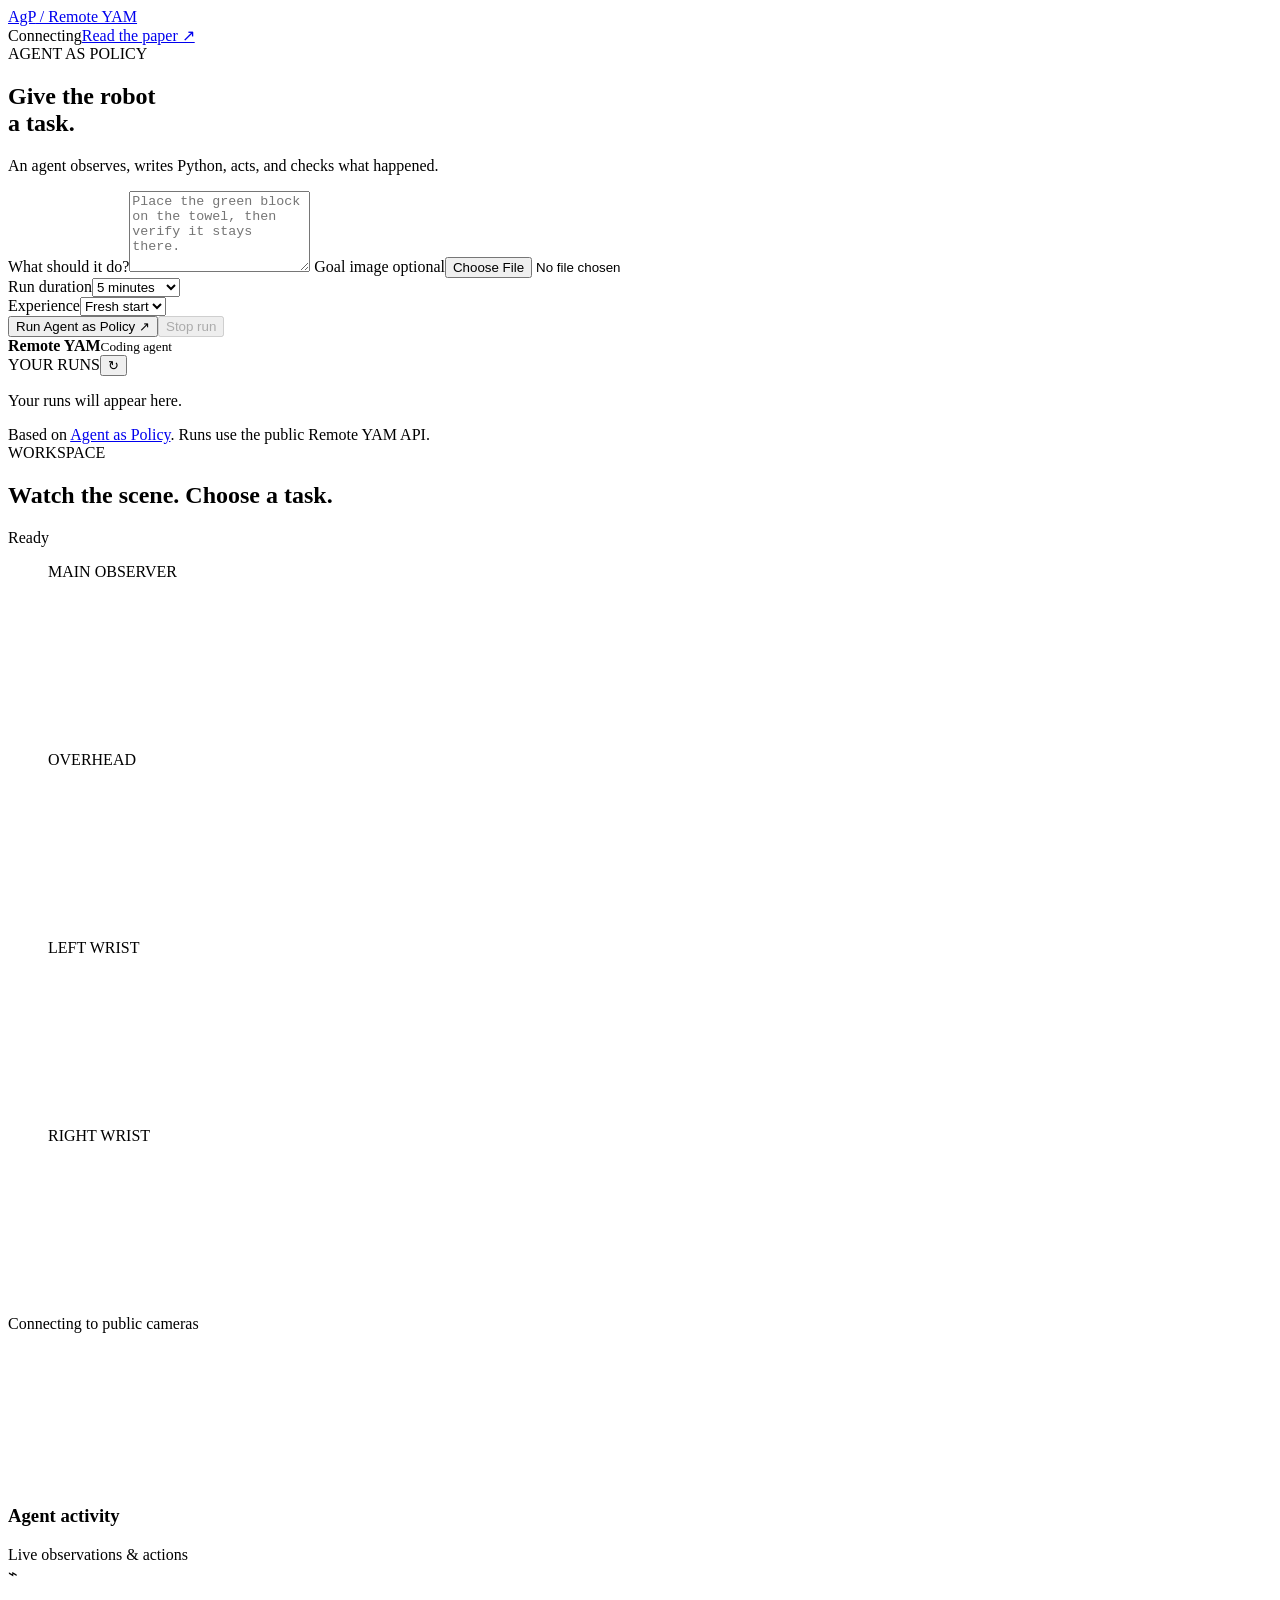
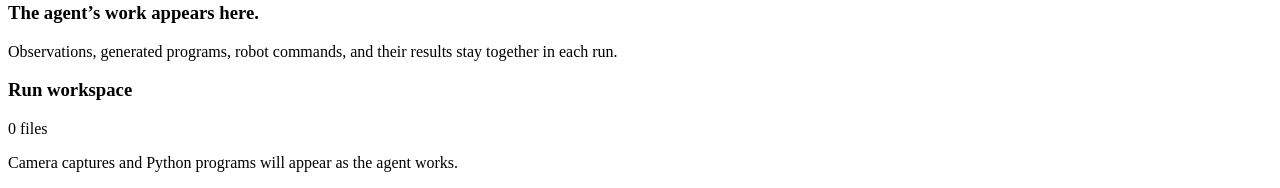
==== src/agp_remote_yam/static/index.html @ dc5ad648 "Restore public API camera streams and observer-first four-view layout" ====
<!doctype html>
<html lang="en"><head><meta charset="utf-8"><meta name="viewport" content="width=device-width,initial-scale=1">
<title>Agent as Policy · Remote YAM</title><link rel="stylesheet" href="/static/style.css"><script src="/static/hls.light.min.js" defer></script><script src="/static/cameras.js" defer></script><script src="/static/app.js" defer></script></head>
<body><header><a class="brand" href="/">AgP<span> / Remote YAM</span></a><div class="header-right"><span id="mode" class="badge">Connecting</span><a href="https://arxiv.org/abs/2609.12541" target="_blank" rel="noreferrer">Read the paper ↗</a></div></header>
<main><aside><div class="eyebrow">AGENT AS POLICY</div><h1>Give the robot<br>a task.</h1><p class="intro">An agent observes, writes Python, acts, and checks what happened.</p>
<form id="task-form"><label for="task">What should it do?</label><textarea id="task" rows="5" maxlength="4000" required placeholder="Place the green block on the towel, then verify it stays there."></textarea>
<label for="goal">Goal image <span class="optional">optional</span></label><input id="goal" type="file" accept="image/png,image/jpeg,image/webp"><img id="goal-preview" alt="Your goal image" hidden>
<div class="form-row"><div><label for="duration">Run duration</label><select id="duration"><option value="300">5 minutes</option><option value="600">10 minutes</option><option value="60">1 minute</option></select></div><div><label for="experience">Experience</label><select id="experience"><option value="">Fresh start</option></select></div></div>
<button id="run" class="primary" type="submit">Run Agent as Policy <span>↗</span></button><button id="stop" type="button" class="stop" disabled>Stop run</button><p id="error" class="error" role="alert" hidden></p></form>
<div class="station"><span class="status-dot"></span><div><strong id="robot">Remote YAM</strong><small id="model">Coding agent</small></div></div>
<section class="history"><div class="section-label">YOUR RUNS<button id="refresh" type="button" aria-label="Refresh run history">↻</button></div><div id="history"><p class="muted">Your runs will appear here.</p></div></section>
<div class="sidebar-foot">Based on <a href="https://github.com/agent-as-policy-2026/agent-as-policy" target="_blank" rel="noreferrer">Agent as Policy</a>. Runs use the public Remote YAM API.</div></aside>
<section class="workspace"><div class="workspace-top"><div><span class="eyebrow">WORKSPACE</span><h2 id="run-title">Watch the scene. Choose a task.</h2></div><span id="phase" class="badge quiet">Ready</span></div>
<div class="camera-grid" aria-label="Remote YAM cameras"><figure class="main-observer"><div class="camera-label">MAIN OBSERVER</div><canvas id="camera-observer" aria-label="Main observer camera"></canvas></figure><div class="auxiliary-cameras"><figure><div class="camera-label">OVERHEAD</div><canvas id="camera-top" aria-label="Overhead camera"></canvas></figure><figure><div class="camera-label">LEFT WRIST</div><canvas id="camera-left" aria-label="Left wrist camera"></canvas></figure><figure><div class="camera-label">RIGHT WRIST</div><canvas id="camera-right" aria-label="Right wrist camera"></canvas></figure></div></div><div class="camera-status"><span id="camera-state" role="status">Connecting to public cameras</span><button id="camera-play" type="button" hidden>Play cameras</button></div><video id="camera-video" class="camera-source" autoplay muted playsinline aria-hidden="true"></video>
<div class="run-panels"><section class="activity"><div class="panel-heading"><h3>Agent activity</h3><span id="event-count">Live observations & actions</span></div><div id="events" aria-live="polite"><div class="empty"><div class="empty-symbol">⌁</div><h3>The agent’s work appears here.</h3><p>Observations, generated programs, robot commands, and their results stay together in each run.</p></div></div></section>
<section class="artifacts"><div class="panel-heading"><h3>Run workspace</h3><span id="file-count">0 files</span></div><div id="files"><p class="muted">Camera captures and Python programs will appear as the agent works.</p></div><pre id="code" hidden></pre></section></div>
<footer id="outcome" hidden></footer></section></main></body></html>
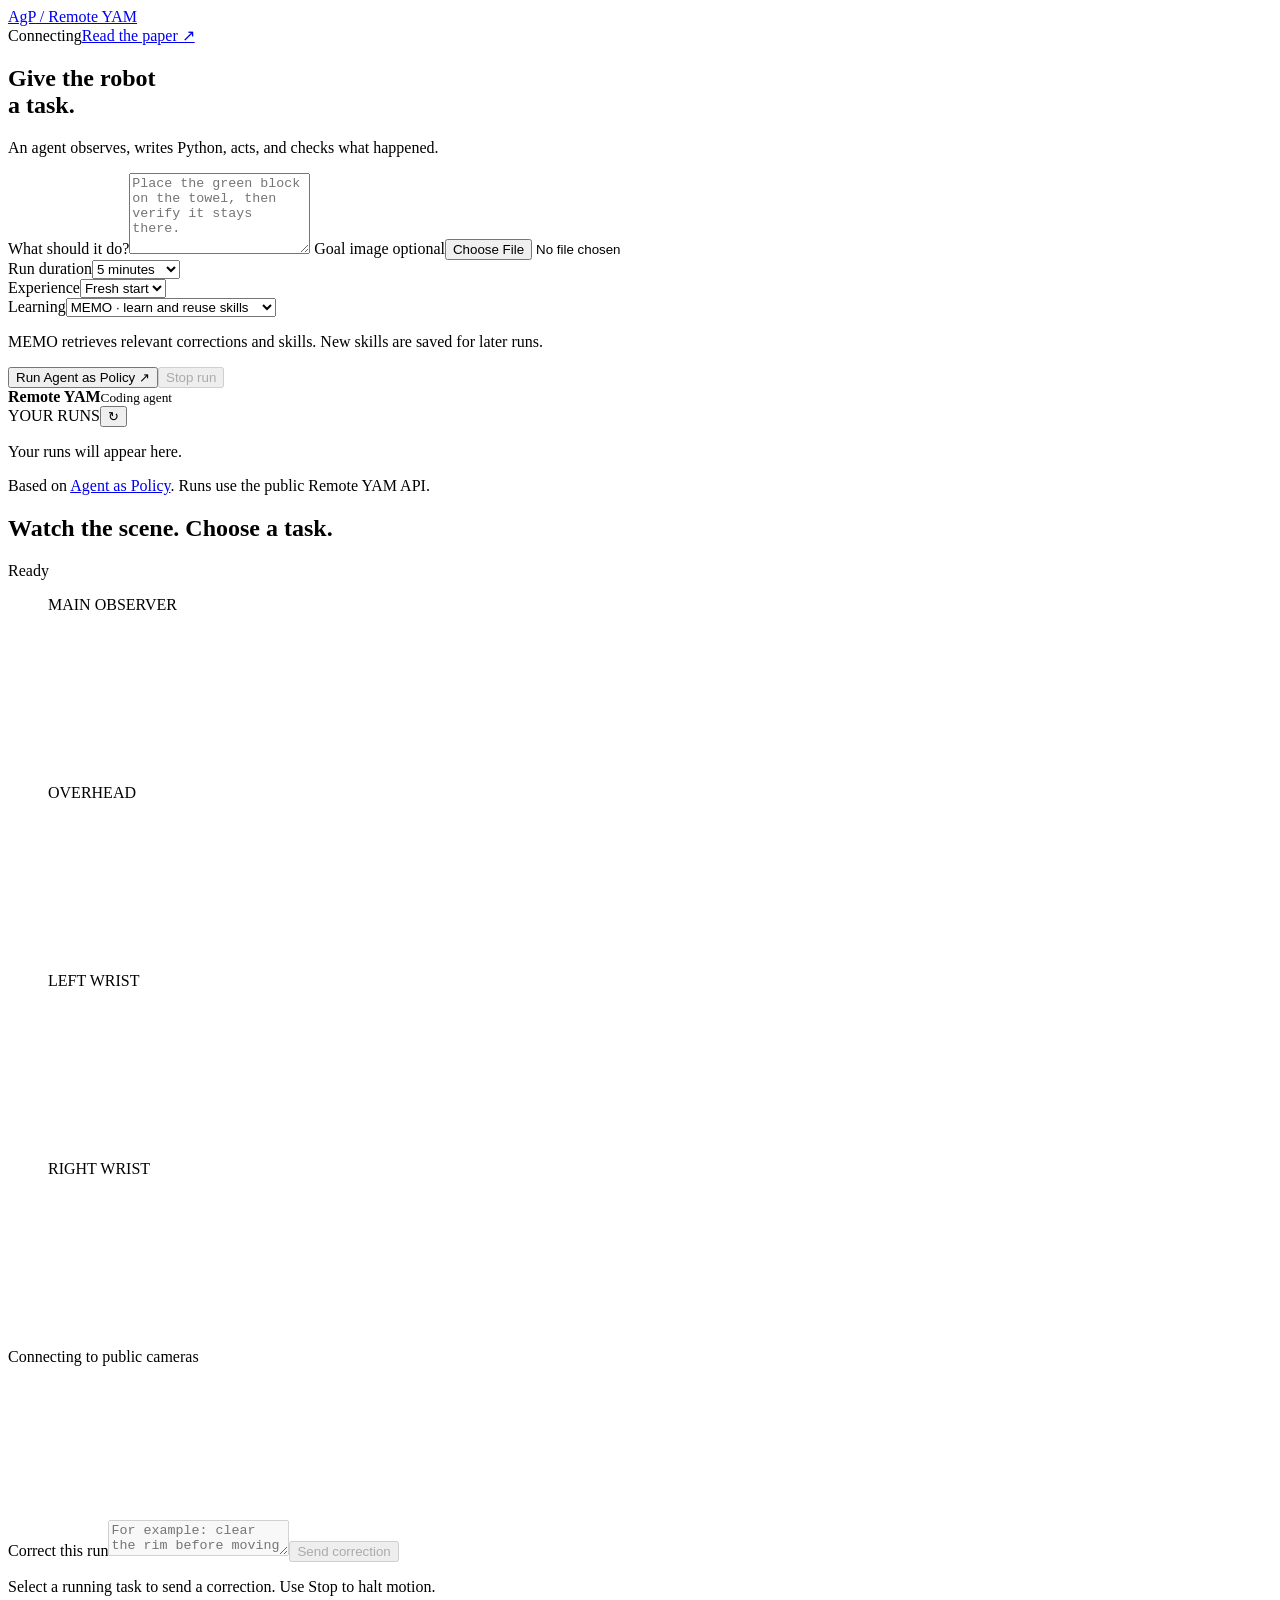
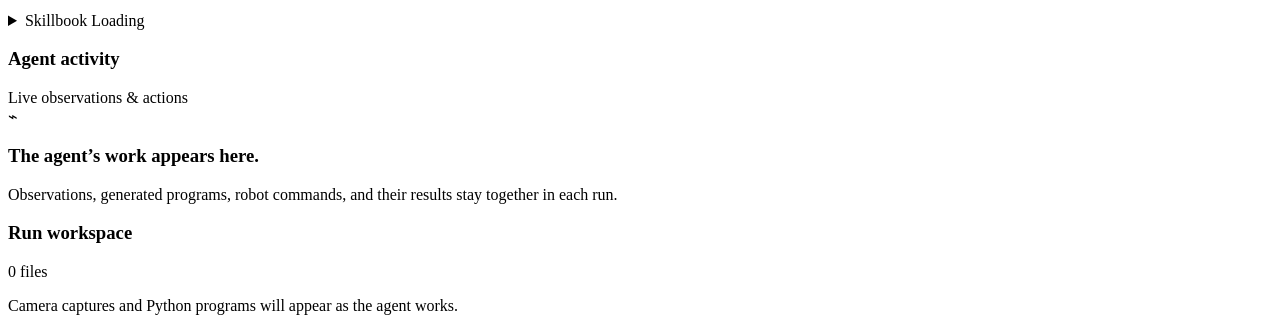
==== commit eea8eeac: "Add MEMO learning, versioned skills and Playground packet service" ====
--- a/src/agp_remote_yam/static/index.html
+++ b/src/agp_remote_yam/static/index.html
@@ -2,16 +2,18 @@
 <html lang="en"><head><meta charset="utf-8"><meta name="viewport" content="width=device-width,initial-scale=1">
 <title>Agent as Policy · Remote YAM</title><link rel="stylesheet" href="/static/style.css"><script src="/static/hls.light.min.js" defer></script><script src="/static/cameras.js" defer></script><script src="/static/app.js" defer></script></head>
 <body><header><a class="brand" href="/">AgP<span> / Remote YAM</span></a><div class="header-right"><span id="mode" class="badge">Connecting</span><a href="https://arxiv.org/abs/2609.12541" target="_blank" rel="noreferrer">Read the paper ↗</a></div></header>
-<main><aside><div class="eyebrow">AGENT AS POLICY</div><h1>Give the robot<br>a task.</h1><p class="intro">An agent observes, writes Python, acts, and checks what happened.</p>
+<main><aside><h1>Give the robot<br>a task.</h1><p class="intro">An agent observes, writes Python, acts, and checks what happened.</p>
 <form id="task-form"><label for="task">What should it do?</label><textarea id="task" rows="5" maxlength="4000" required placeholder="Place the green block on the towel, then verify it stays there."></textarea>
 <label for="goal">Goal image <span class="optional">optional</span></label><input id="goal" type="file" accept="image/png,image/jpeg,image/webp"><img id="goal-preview" alt="Your goal image" hidden>
 <div class="form-row"><div><label for="duration">Run duration</label><select id="duration"><option value="300">5 minutes</option><option value="600">10 minutes</option><option value="60">1 minute</option></select></div><div><label for="experience">Experience</label><select id="experience"><option value="">Fresh start</option></select></div></div>
+<label for="memo-mode">Learning</label><select id="memo-mode"><option value="on" selected>MEMO · learn and reuse skills</option><option value="off">Agent as Policy · fresh skillbook</option></select><p class="memory-help">MEMO retrieves relevant corrections and skills. New skills are saved for later runs.</p>
 <button id="run" class="primary" type="submit">Run Agent as Policy <span>↗</span></button><button id="stop" type="button" class="stop" disabled>Stop run</button><p id="error" class="error" role="alert" hidden></p></form>
 <div class="station"><span class="status-dot"></span><div><strong id="robot">Remote YAM</strong><small id="model">Coding agent</small></div></div>
 <section class="history"><div class="section-label">YOUR RUNS<button id="refresh" type="button" aria-label="Refresh run history">↻</button></div><div id="history"><p class="muted">Your runs will appear here.</p></div></section>
 <div class="sidebar-foot">Based on <a href="https://github.com/agent-as-policy-2026/agent-as-policy" target="_blank" rel="noreferrer">Agent as Policy</a>. Runs use the public Remote YAM API.</div></aside>
-<section class="workspace"><div class="workspace-top"><div><span class="eyebrow">WORKSPACE</span><h2 id="run-title">Watch the scene. Choose a task.</h2></div><span id="phase" class="badge quiet">Ready</span></div>
+<section class="workspace"><div class="workspace-top"><div><h2 id="run-title">Watch the scene. Choose a task.</h2></div><span id="phase" class="badge quiet">Ready</span></div>
 <div class="camera-grid" aria-label="Remote YAM cameras"><figure class="main-observer"><div class="camera-label">MAIN OBSERVER</div><canvas id="camera-observer" aria-label="Main observer camera"></canvas></figure><div class="auxiliary-cameras"><figure><div class="camera-label">OVERHEAD</div><canvas id="camera-top" aria-label="Overhead camera"></canvas></figure><figure><div class="camera-label">LEFT WRIST</div><canvas id="camera-left" aria-label="Left wrist camera"></canvas></figure><figure><div class="camera-label">RIGHT WRIST</div><canvas id="camera-right" aria-label="Right wrist camera"></canvas></figure></div></div><div class="camera-status"><span id="camera-state" role="status">Connecting to public cameras</span><button id="camera-play" type="button" hidden>Play cameras</button></div><video id="camera-video" class="camera-source" autoplay muted playsinline aria-hidden="true"></video>
+<section class="memory-tools" aria-label="MEMO corrections and skills"><form id="correction-form"><label for="correction">Correct this run</label><textarea id="correction" rows="2" maxlength="2000" placeholder="For example: clear the rim before moving sideways." required disabled></textarea><button id="send-correction" type="submit" disabled>Send correction</button><p id="correction-state" role="status">Select a running task to send a correction. Use Stop to halt motion.</p></form><details id="skillbook"><summary>Skillbook <span id="memory-version">Loading</span></summary><p id="memory-scope">Your saved guidance and templates stay with this browser.</p><div id="memories"></div></details></section>
 <div class="run-panels"><section class="activity"><div class="panel-heading"><h3>Agent activity</h3><span id="event-count">Live observations & actions</span></div><div id="events" aria-live="polite"><div class="empty"><div class="empty-symbol">⌁</div><h3>The agent’s work appears here.</h3><p>Observations, generated programs, robot commands, and their results stay together in each run.</p></div></div></section>
 <section class="artifacts"><div class="panel-heading"><h3>Run workspace</h3><span id="file-count">0 files</span></div><div id="files"><p class="muted">Camera captures and Python programs will appear as the agent works.</p></div><pre id="code" hidden></pre></section></div>
 <footer id="outcome" hidden></footer></section></main></body></html>
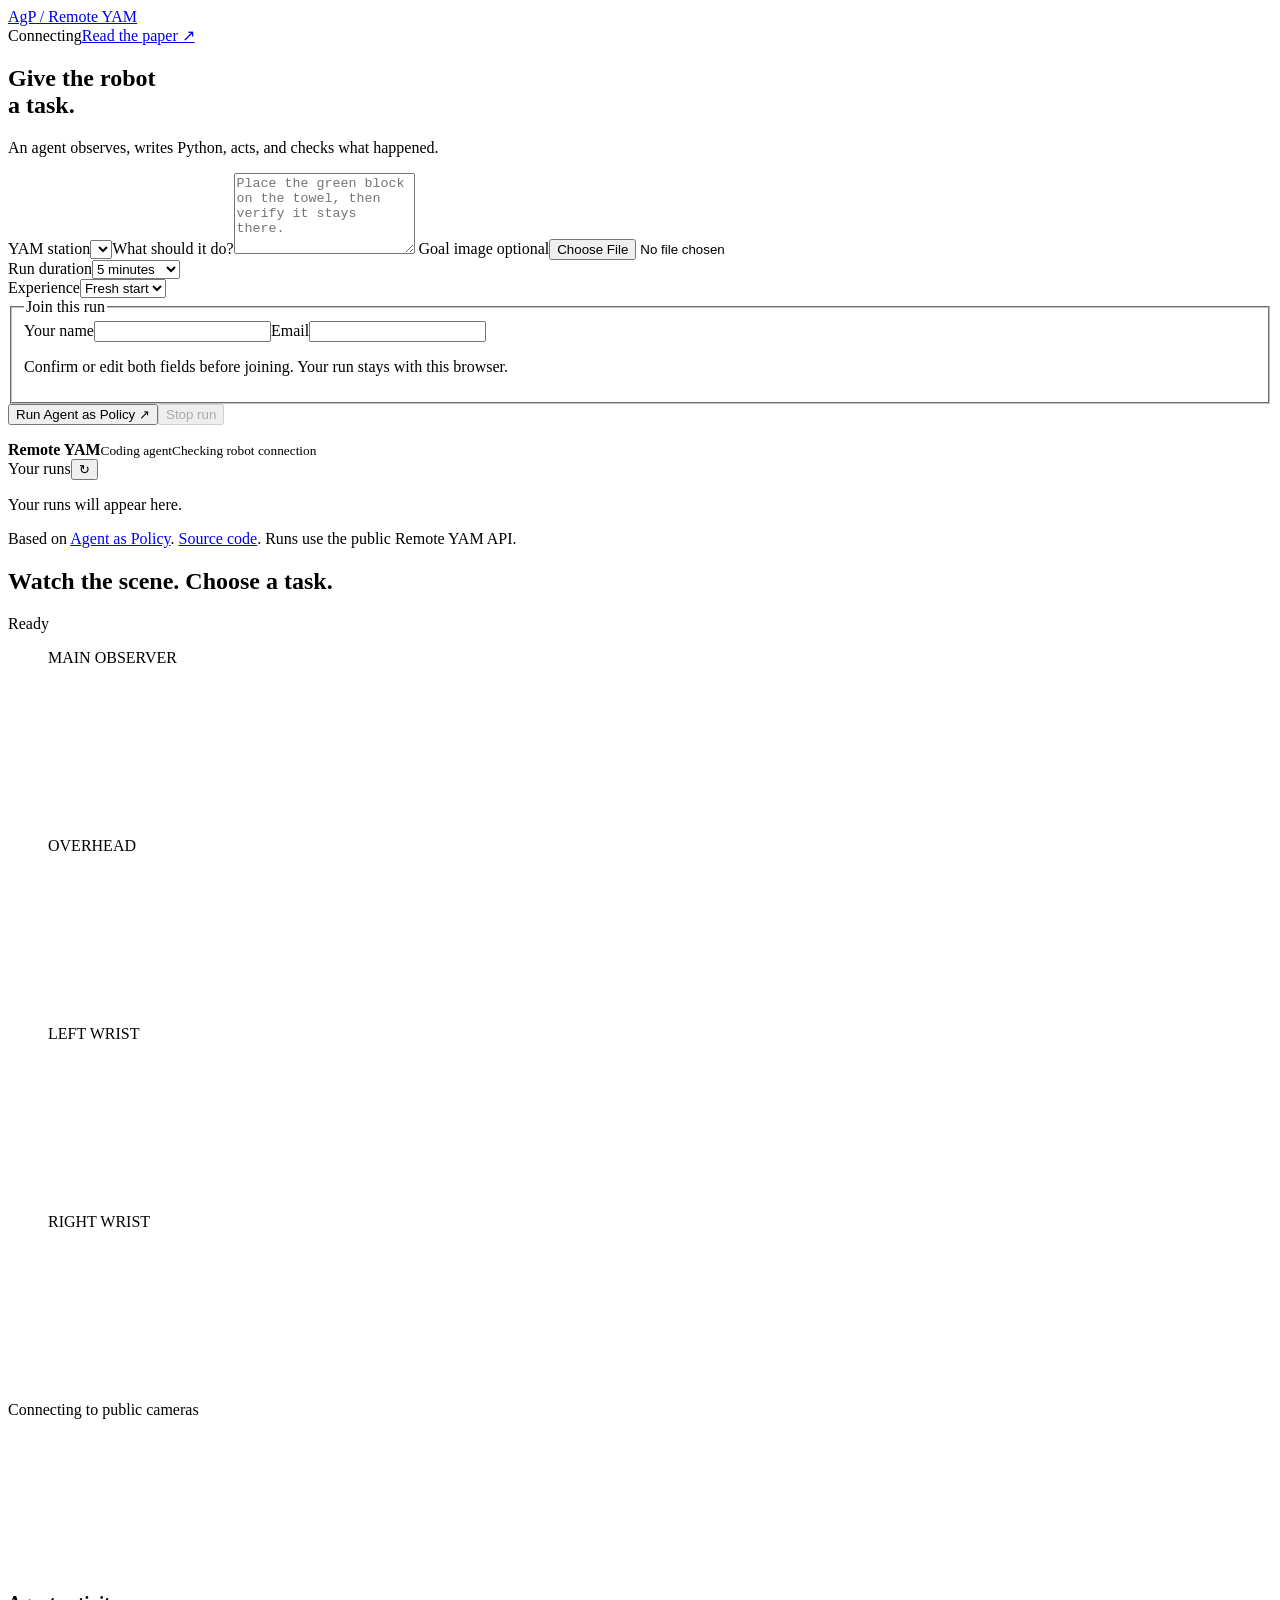
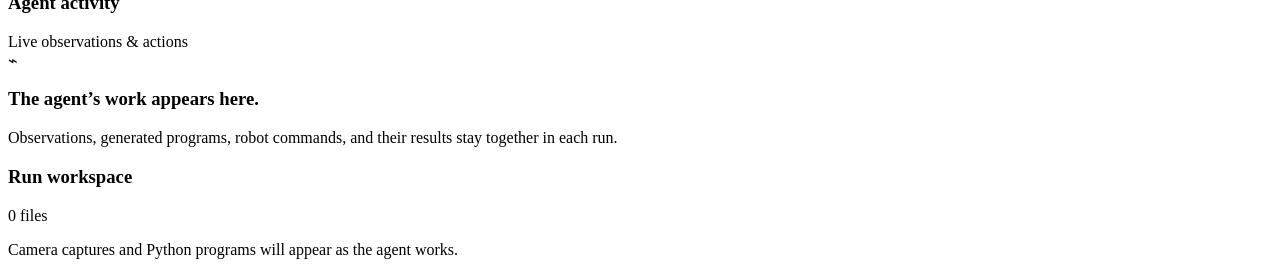
==== commit 0ce26e23: "Restore AgP-only website with harness attribution and physical replay" ====
--- a/src/agp_remote_yam/static/index.html
+++ b/src/agp_remote_yam/static/index.html
@@ -3,17 +3,16 @@
 <title>Agent as Policy · Remote YAM</title><link rel="stylesheet" href="/static/style.css"><script src="/static/hls.light.min.js" defer></script><script src="/static/cameras.js" defer></script><script src="/static/app.js" defer></script></head>
 <body><header><a class="brand" href="/">AgP<span> / Remote YAM</span></a><div class="header-right"><span id="mode" class="badge">Connecting</span><a href="https://arxiv.org/abs/2609.12541" target="_blank" rel="noreferrer">Read the paper ↗</a></div></header>
 <main><aside><h1>Give the robot<br>a task.</h1><p class="intro">An agent observes, writes Python, acts, and checks what happened.</p>
-<form id="task-form"><label for="task">What should it do?</label><textarea id="task" rows="5" maxlength="4000" required placeholder="Place the green block on the towel, then verify it stays there."></textarea>
+<form id="task-form"><label for="robot-select">YAM station</label><select id="robot-select" aria-label="YAM station"></select><label for="task">What should it do?</label><textarea id="task" rows="5" maxlength="4000" required placeholder="Place the green block on the towel, then verify it stays there."></textarea>
 <label for="goal">Goal image <span class="optional">optional</span></label><input id="goal" type="file" accept="image/png,image/jpeg,image/webp"><img id="goal-preview" alt="Your goal image" hidden>
 <div class="form-row"><div><label for="duration">Run duration</label><select id="duration"><option value="300">5 minutes</option><option value="600">10 minutes</option><option value="60">1 minute</option></select></div><div><label for="experience">Experience</label><select id="experience"><option value="">Fresh start</option></select></div></div>
-<label for="memo-mode">Learning</label><select id="memo-mode"><option value="on" selected>MEMO · learn and reuse skills</option><option value="off">Agent as Policy · fresh skillbook</option></select><p class="memory-help">MEMO retrieves relevant corrections and skills. New skills are saved for later runs.</p>
-<button id="run" class="primary" type="submit">Run Agent as Policy <span>↗</span></button><button id="stop" type="button" class="stop" disabled>Stop run</button><p id="error" class="error" role="alert" hidden></p></form>
-<div class="station"><span class="status-dot"></span><div><strong id="robot">Remote YAM</strong><small id="model">Coding agent</small></div></div>
-<section class="history"><div class="section-label">YOUR RUNS<button id="refresh" type="button" aria-label="Refresh run history">↻</button></div><div id="history"><p class="muted">Your runs will appear here.</p></div></section>
-<div class="sidebar-foot">Based on <a href="https://github.com/agent-as-policy-2026/agent-as-policy" target="_blank" rel="noreferrer">Agent as Policy</a>. Runs use the public Remote YAM API.</div></aside>
+<fieldset id="runner-fields"><legend>Join this run</legend><label for="runner-name">Your name</label><input id="runner-name" name="name" autocomplete="name" maxlength="160" required><label for="runner-email">Email</label><input id="runner-email" name="email" type="email" autocomplete="email" maxlength="254" required><p class="identity-note">Confirm or edit both fields before joining. Your run stays with this browser.</p></fieldset><p id="automated-runner" class="identity-note" hidden>Runner: Automated · no personal email</p>
+<button id="run" class="primary" type="submit">Run Agent as Policy <span>↗</span></button><button id="stop" type="button" class="stop" disabled>Stop run</button><p id="run-attribution" class="identity-note" role="status"></p><p id="error" class="error" role="alert" hidden></p></form>
+<div class="station"><span id="station-dot" class="status-dot"></span><div><strong id="robot">Remote YAM</strong><small id="model">Coding agent</small><small id="station-state" role="status">Checking robot connection</small></div></div>
+<section class="history"><div class="section-label">Your runs<button id="refresh" type="button" aria-label="Refresh run history">↻</button></div><div id="history"><p class="muted">Your runs will appear here.</p></div></section>
+<div class="sidebar-foot">Based on <a href="https://github.com/agent-as-policy-2026/agent-as-policy" target="_blank" rel="noreferrer">Agent as Policy</a>. <a href="https://github.com/andlyu/agp-remote-yam" target="_blank" rel="noreferrer">Source code</a>. Runs use the public Remote YAM API.</div></aside>
 <section class="workspace"><div class="workspace-top"><div><h2 id="run-title">Watch the scene. Choose a task.</h2></div><span id="phase" class="badge quiet">Ready</span></div>
 <div class="camera-grid" aria-label="Remote YAM cameras"><figure class="main-observer"><div class="camera-label">MAIN OBSERVER</div><canvas id="camera-observer" aria-label="Main observer camera"></canvas></figure><div class="auxiliary-cameras"><figure><div class="camera-label">OVERHEAD</div><canvas id="camera-top" aria-label="Overhead camera"></canvas></figure><figure><div class="camera-label">LEFT WRIST</div><canvas id="camera-left" aria-label="Left wrist camera"></canvas></figure><figure><div class="camera-label">RIGHT WRIST</div><canvas id="camera-right" aria-label="Right wrist camera"></canvas></figure></div></div><div class="camera-status"><span id="camera-state" role="status">Connecting to public cameras</span><button id="camera-play" type="button" hidden>Play cameras</button></div><video id="camera-video" class="camera-source" autoplay muted playsinline aria-hidden="true"></video>
-<section class="memory-tools" aria-label="MEMO corrections and skills"><form id="correction-form"><label for="correction">Correct this run</label><textarea id="correction" rows="2" maxlength="2000" placeholder="For example: clear the rim before moving sideways." required disabled></textarea><button id="send-correction" type="submit" disabled>Send correction</button><p id="correction-state" role="status">Select a running task to send a correction. Use Stop to halt motion.</p></form><details id="skillbook"><summary>Skillbook <span id="memory-version">Loading</span></summary><p id="memory-scope">Your saved guidance and templates stay with this browser.</p><div id="memories"></div></details></section>
-<div class="run-panels"><section class="activity"><div class="panel-heading"><h3>Agent activity</h3><span id="event-count">Live observations & actions</span></div><div id="events" aria-live="polite"><div class="empty"><div class="empty-symbol">⌁</div><h3>The agent’s work appears here.</h3><p>Observations, generated programs, robot commands, and their results stay together in each run.</p></div></div></section>
+<section id="replay-panel" class="replay-panel" hidden><div class="panel-heading"><h3>Physical run replay</h3><span id="replay-state"></span></div><video id="run-replay" controls playsinline preload="metadata"></video><p id="replay-note" class="identity-note"></p></section><div class="run-panels"><section class="activity"><div class="panel-heading"><h3>Agent activity</h3><span id="event-count">Live observations & actions</span></div><div id="events" aria-live="polite"><div class="empty"><div class="empty-symbol">⌁</div><h3>The agent’s work appears here.</h3><p>Observations, generated programs, robot commands, and their results stay together in each run.</p></div></div></section>
 <section class="artifacts"><div class="panel-heading"><h3>Run workspace</h3><span id="file-count">0 files</span></div><div id="files"><p class="muted">Camera captures and Python programs will appear as the agent works.</p></div><pre id="code" hidden></pre></section></div>
 <footer id="outcome" hidden></footer></section></main></body></html>
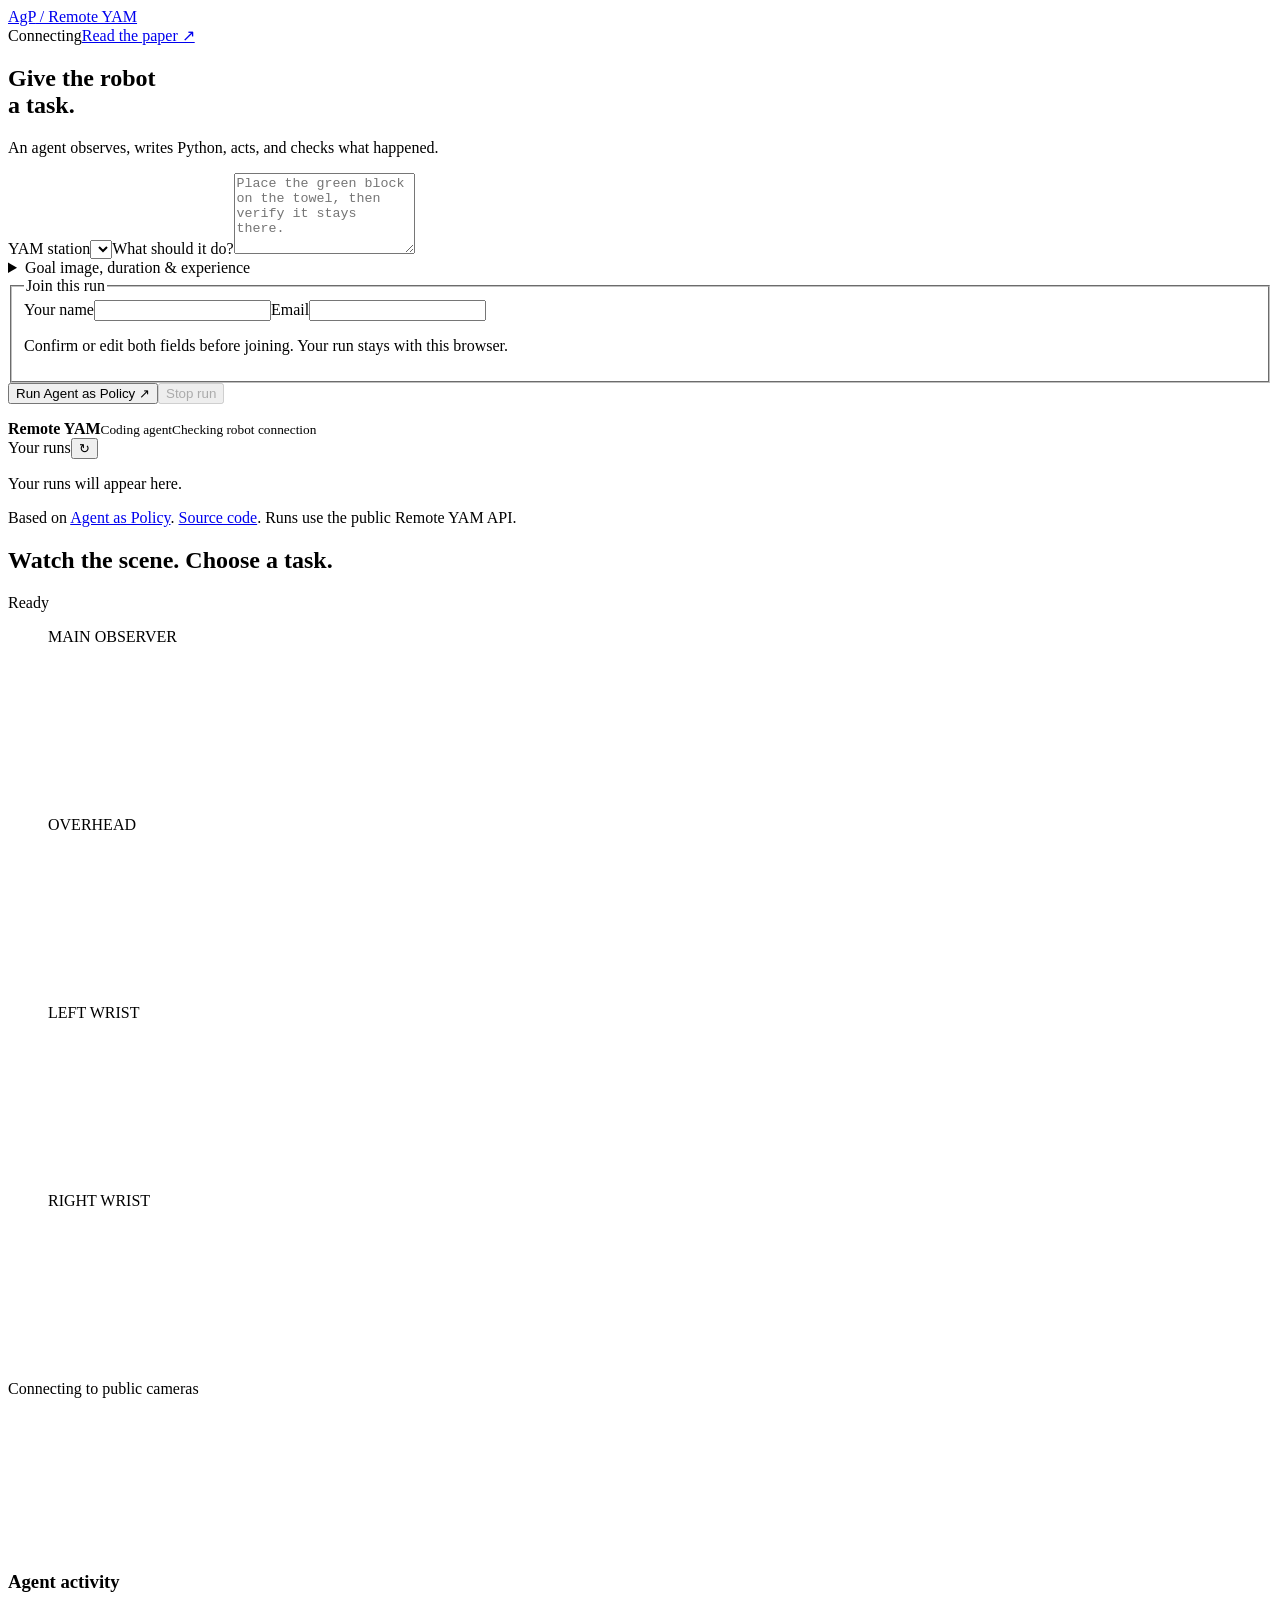
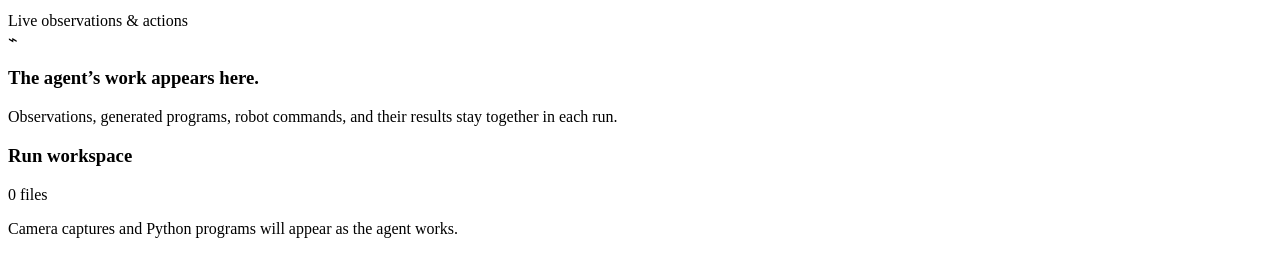
==== commit dada8d69: "Default to configured station and keep primary task controls visible" ====
--- a/src/agp_remote_yam/static/index.html
+++ b/src/agp_remote_yam/static/index.html
@@ -4,9 +4,9 @@
 <body><header><a class="brand" href="/">AgP<span> / Remote YAM</span></a><div class="header-right"><span id="mode" class="badge">Connecting</span><a href="https://arxiv.org/abs/2609.12541" target="_blank" rel="noreferrer">Read the paper ↗</a></div></header>
 <main><aside><h1>Give the robot<br>a task.</h1><p class="intro">An agent observes, writes Python, acts, and checks what happened.</p>
 <form id="task-form"><label for="robot-select">YAM station</label><select id="robot-select" aria-label="YAM station"></select><label for="task">What should it do?</label><textarea id="task" rows="5" maxlength="4000" required placeholder="Place the green block on the towel, then verify it stays there."></textarea>
-<label for="goal">Goal image <span class="optional">optional</span></label><input id="goal" type="file" accept="image/png,image/jpeg,image/webp"><img id="goal-preview" alt="Your goal image" hidden>
+<details class="task-options"><summary>Goal image, duration &amp; experience</summary><label for="goal">Goal image <span class="optional">optional</span></label><input id="goal" type="file" accept="image/png,image/jpeg,image/webp"><img id="goal-preview" alt="Your goal image" hidden>
 <div class="form-row"><div><label for="duration">Run duration</label><select id="duration"><option value="300">5 minutes</option><option value="600">10 minutes</option><option value="60">1 minute</option></select></div><div><label for="experience">Experience</label><select id="experience"><option value="">Fresh start</option></select></div></div>
-<fieldset id="runner-fields"><legend>Join this run</legend><label for="runner-name">Your name</label><input id="runner-name" name="name" autocomplete="name" maxlength="160" required><label for="runner-email">Email</label><input id="runner-email" name="email" type="email" autocomplete="email" maxlength="254" required><p class="identity-note">Confirm or edit both fields before joining. Your run stays with this browser.</p></fieldset><p id="automated-runner" class="identity-note" hidden>Runner: Automated · no personal email</p>
+</details><fieldset id="runner-fields"><legend>Join this run</legend><label for="runner-name">Your name</label><input id="runner-name" name="name" autocomplete="name" maxlength="160" required><label for="runner-email">Email</label><input id="runner-email" name="email" type="email" autocomplete="email" maxlength="254" required><p class="identity-note">Confirm or edit both fields before joining. Your run stays with this browser.</p></fieldset><p id="automated-runner" class="identity-note" hidden>Runner: Automated · no personal email</p>
 <button id="run" class="primary" type="submit">Run Agent as Policy <span>↗</span></button><button id="stop" type="button" class="stop" disabled>Stop run</button><p id="run-attribution" class="identity-note" role="status"></p><p id="error" class="error" role="alert" hidden></p></form>
 <div class="station"><span id="station-dot" class="status-dot"></span><div><strong id="robot">Remote YAM</strong><small id="model">Coding agent</small><small id="station-state" role="status">Checking robot connection</small></div></div>
 <section class="history"><div class="section-label">Your runs<button id="refresh" type="button" aria-label="Refresh run history">↻</button></div><div id="history"><p class="muted">Your runs will appear here.</p></div></section>
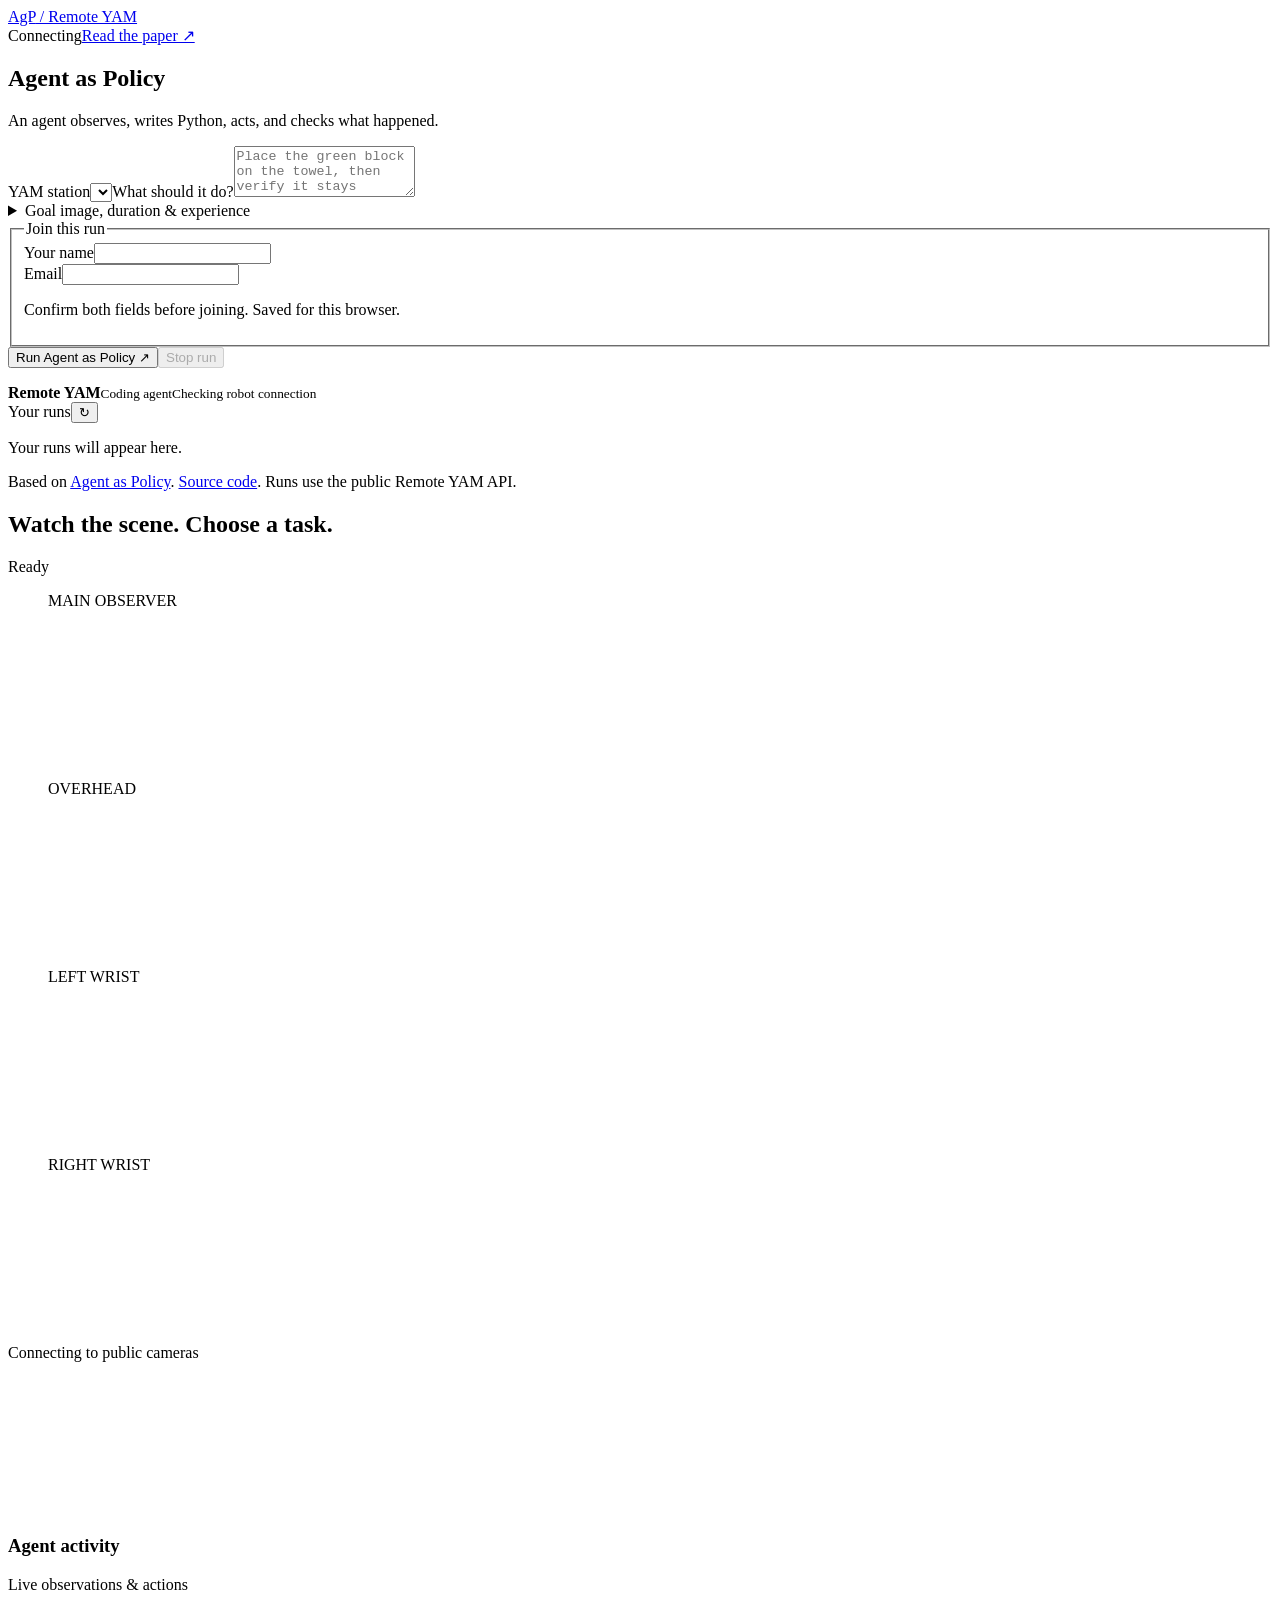
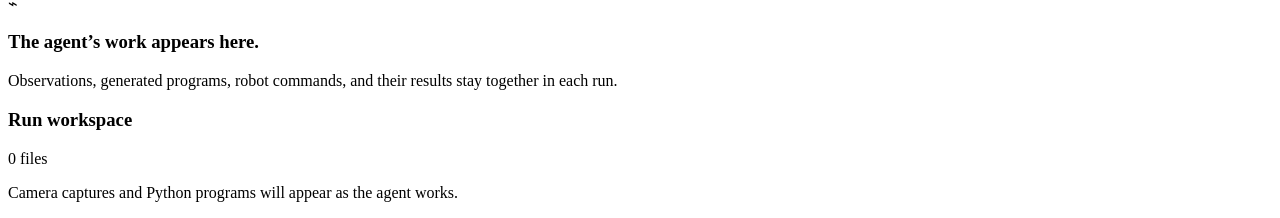
==== commit 91f1ed2c: "Keep task, identity and Run visible together" ====
--- a/src/agp_remote_yam/static/index.html
+++ b/src/agp_remote_yam/static/index.html
@@ -2,11 +2,11 @@
 <html lang="en"><head><meta charset="utf-8"><meta name="viewport" content="width=device-width,initial-scale=1">
 <title>Agent as Policy · Remote YAM</title><link rel="stylesheet" href="/static/style.css"><script src="/static/hls.light.min.js" defer></script><script src="/static/cameras.js" defer></script><script src="/static/app.js" defer></script></head>
 <body><header><a class="brand" href="/">AgP<span> / Remote YAM</span></a><div class="header-right"><span id="mode" class="badge">Connecting</span><a href="https://arxiv.org/abs/2609.12541" target="_blank" rel="noreferrer">Read the paper ↗</a></div></header>
-<main><aside><h1>Give the robot<br>a task.</h1><p class="intro">An agent observes, writes Python, acts, and checks what happened.</p>
-<form id="task-form"><label for="robot-select">YAM station</label><select id="robot-select" aria-label="YAM station"></select><label for="task">What should it do?</label><textarea id="task" rows="5" maxlength="4000" required placeholder="Place the green block on the towel, then verify it stays there."></textarea>
+<main><aside><h1>Agent as Policy</h1><p class="intro">An agent observes, writes Python, acts, and checks what happened.</p>
+<form id="task-form"><label for="robot-select">YAM station</label><select id="robot-select" aria-label="YAM station"></select><label for="task">What should it do?</label><textarea id="task" rows="3" maxlength="4000" required placeholder="Place the green block on the towel, then verify it stays there."></textarea>
 <details class="task-options"><summary>Goal image, duration &amp; experience</summary><label for="goal">Goal image <span class="optional">optional</span></label><input id="goal" type="file" accept="image/png,image/jpeg,image/webp"><img id="goal-preview" alt="Your goal image" hidden>
 <div class="form-row"><div><label for="duration">Run duration</label><select id="duration"><option value="300">5 minutes</option><option value="600">10 minutes</option><option value="60">1 minute</option></select></div><div><label for="experience">Experience</label><select id="experience"><option value="">Fresh start</option></select></div></div>
-</details><fieldset id="runner-fields"><legend>Join this run</legend><label for="runner-name">Your name</label><input id="runner-name" name="name" autocomplete="name" maxlength="160" required><label for="runner-email">Email</label><input id="runner-email" name="email" type="email" autocomplete="email" maxlength="254" required><p class="identity-note">Confirm or edit both fields before joining. Your run stays with this browser.</p></fieldset><p id="automated-runner" class="identity-note" hidden>Runner: Automated · no personal email</p>
+</details><fieldset id="runner-fields"><legend>Join this run</legend><div class="identity-grid"><div><label for="runner-name">Your name</label><input id="runner-name" name="name" autocomplete="name" maxlength="160" required></div><div><label for="runner-email">Email</label><input id="runner-email" name="email" type="email" autocomplete="email" maxlength="254" required></div></div><p class="identity-note">Confirm both fields before joining. Saved for this browser.</p></fieldset><p id="automated-runner" class="identity-note" hidden>Runner: Automated · no personal email</p>
 <button id="run" class="primary" type="submit">Run Agent as Policy <span>↗</span></button><button id="stop" type="button" class="stop" disabled>Stop run</button><p id="run-attribution" class="identity-note" role="status"></p><p id="error" class="error" role="alert" hidden></p></form>
 <div class="station"><span id="station-dot" class="status-dot"></span><div><strong id="robot">Remote YAM</strong><small id="model">Coding agent</small><small id="station-state" role="status">Checking robot connection</small></div></div>
 <section class="history"><div class="section-label">Your runs<button id="refresh" type="button" aria-label="Refresh run history">↻</button></div><div id="history"><p class="muted">Your runs will appear here.</p></div></section>
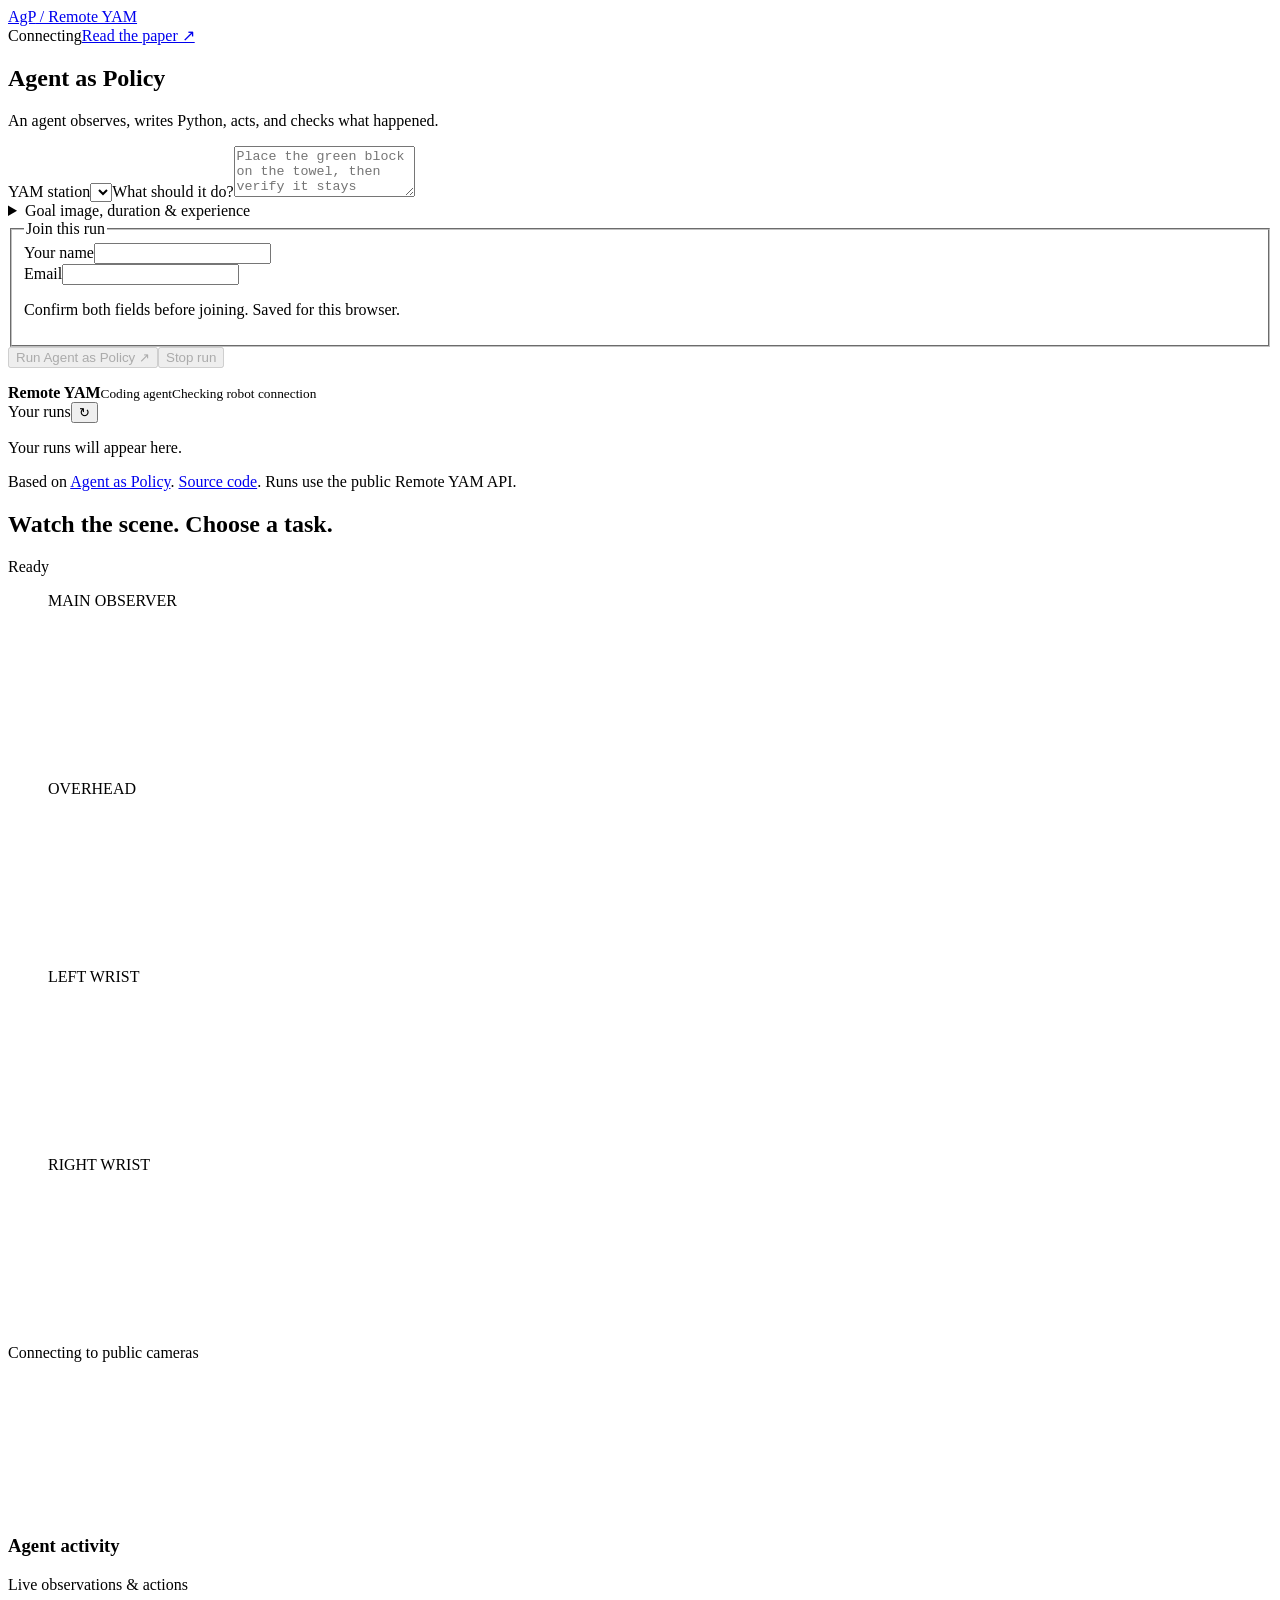
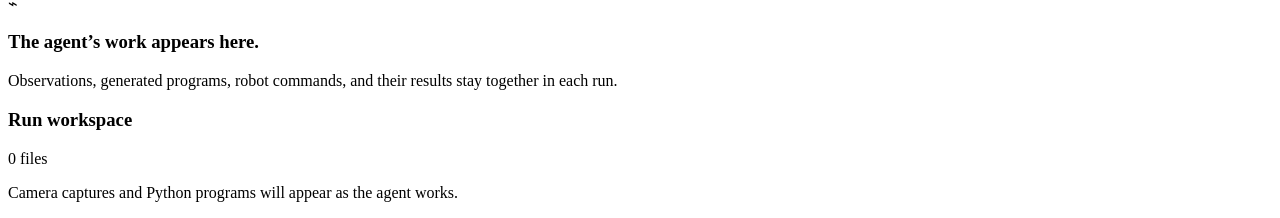
==== commit edb6554b: "Preserve source video and shorten genuine policy startup work" ====
--- a/src/agp_remote_yam/static/index.html
+++ b/src/agp_remote_yam/static/index.html
@@ -7,7 +7,7 @@
 <details class="task-options"><summary>Goal image, duration &amp; experience</summary><label for="goal">Goal image <span class="optional">optional</span></label><input id="goal" type="file" accept="image/png,image/jpeg,image/webp"><img id="goal-preview" alt="Your goal image" hidden>
 <div class="form-row"><div><label for="duration">Run duration</label><select id="duration"><option value="300">5 minutes</option><option value="600">10 minutes</option><option value="60">1 minute</option></select></div><div><label for="experience">Experience</label><select id="experience"><option value="">Fresh start</option></select></div></div>
 </details><fieldset id="runner-fields"><legend>Join this run</legend><div class="identity-grid"><div><label for="runner-name">Your name</label><input id="runner-name" name="name" autocomplete="name" maxlength="160" required></div><div><label for="runner-email">Email</label><input id="runner-email" name="email" type="email" autocomplete="email" maxlength="254" required></div></div><p class="identity-note">Confirm both fields before joining. Saved for this browser.</p></fieldset><p id="automated-runner" class="identity-note" hidden>Runner: Automated · no personal email</p>
-<button id="run" class="primary" type="submit">Run Agent as Policy <span>↗</span></button><button id="stop" type="button" class="stop" disabled>Stop run</button><p id="run-attribution" class="identity-note" role="status"></p><p id="error" class="error" role="alert" hidden></p></form>
+<button id="run" class="primary" type="submit" disabled>Run Agent as Policy <span>↗</span></button><button id="stop" type="button" class="stop" disabled>Stop run</button><p id="run-attribution" class="identity-note" role="status"></p><p id="run-timing" class="identity-note" role="status"></p><p id="error" class="error" role="alert" hidden></p></form>
 <div class="station"><span id="station-dot" class="status-dot"></span><div><strong id="robot">Remote YAM</strong><small id="model">Coding agent</small><small id="station-state" role="status">Checking robot connection</small></div></div>
 <section class="history"><div class="section-label">Your runs<button id="refresh" type="button" aria-label="Refresh run history">↻</button></div><div id="history"><p class="muted">Your runs will appear here.</p></div></section>
 <div class="sidebar-foot">Based on <a href="https://github.com/agent-as-policy-2026/agent-as-policy" target="_blank" rel="noreferrer">Agent as Policy</a>. <a href="https://github.com/andlyu/agp-remote-yam" target="_blank" rel="noreferrer">Source code</a>. Runs use the public Remote YAM API.</div></aside>
